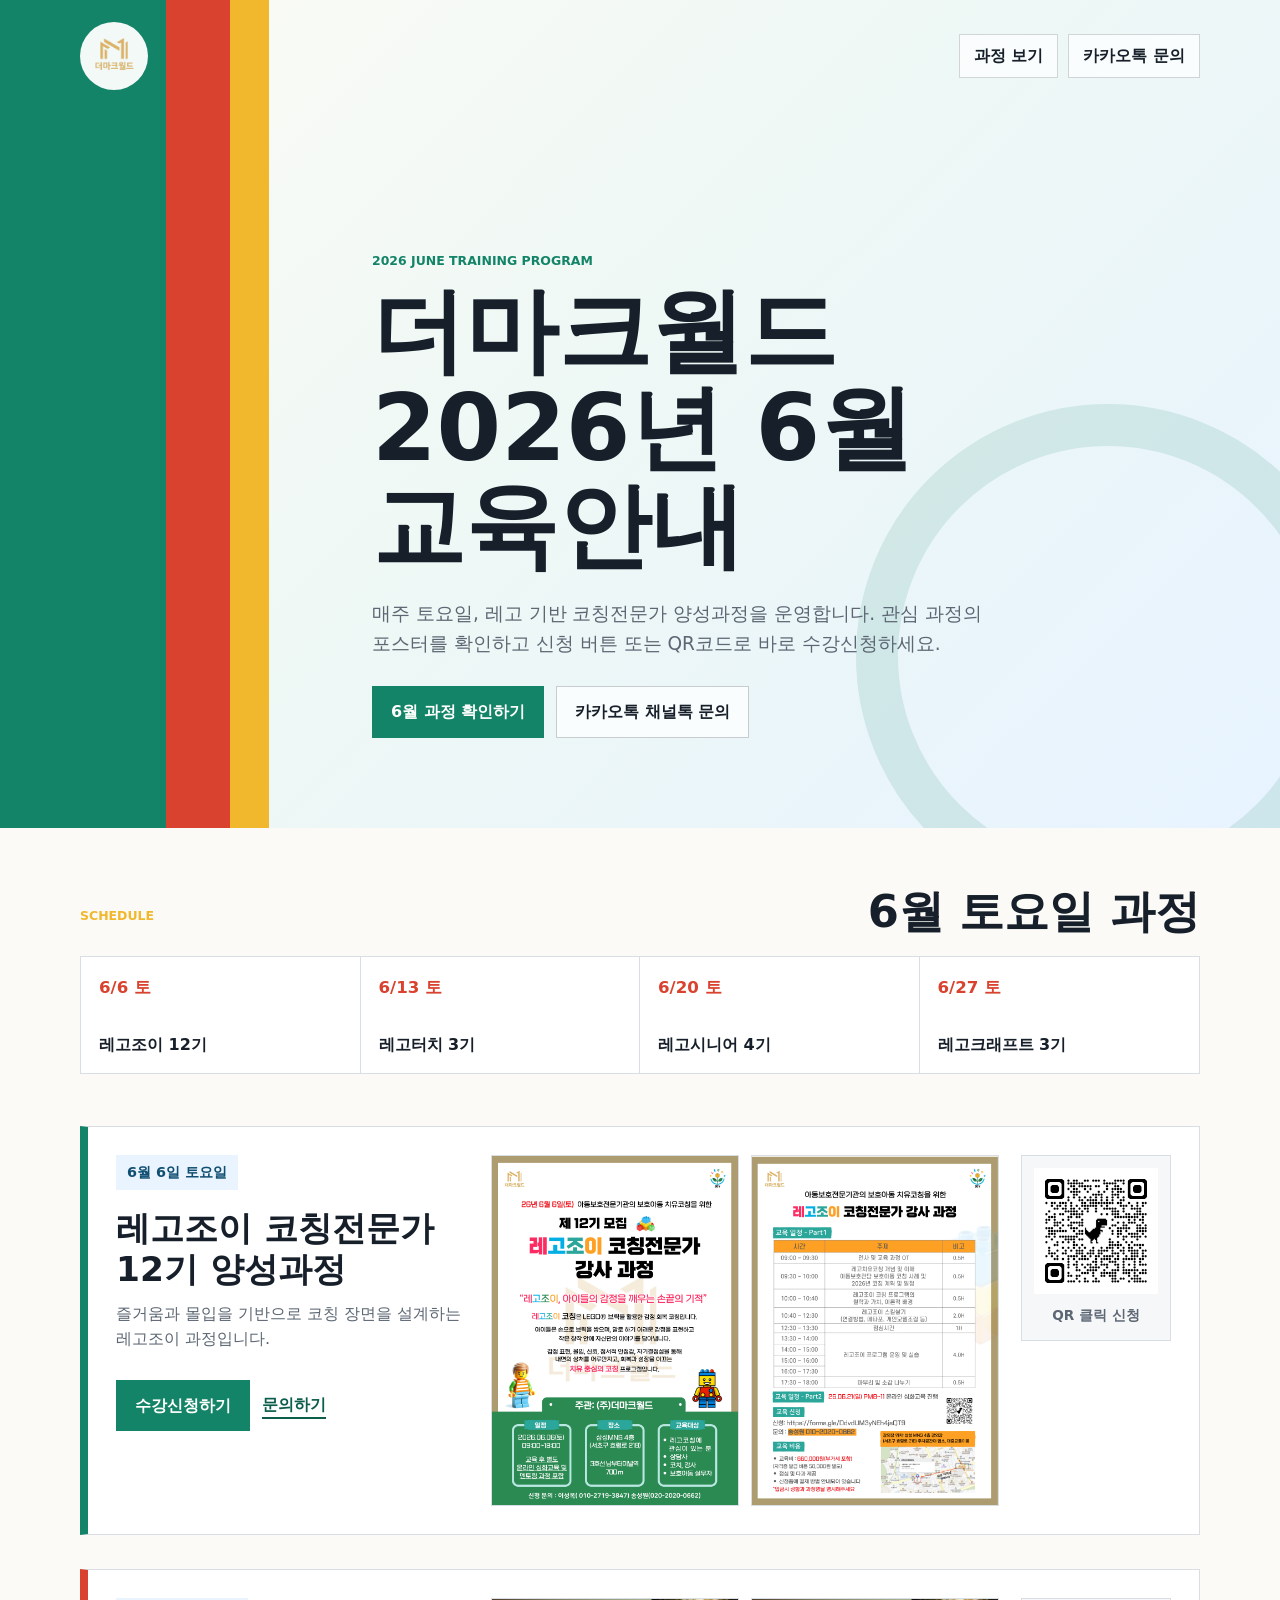
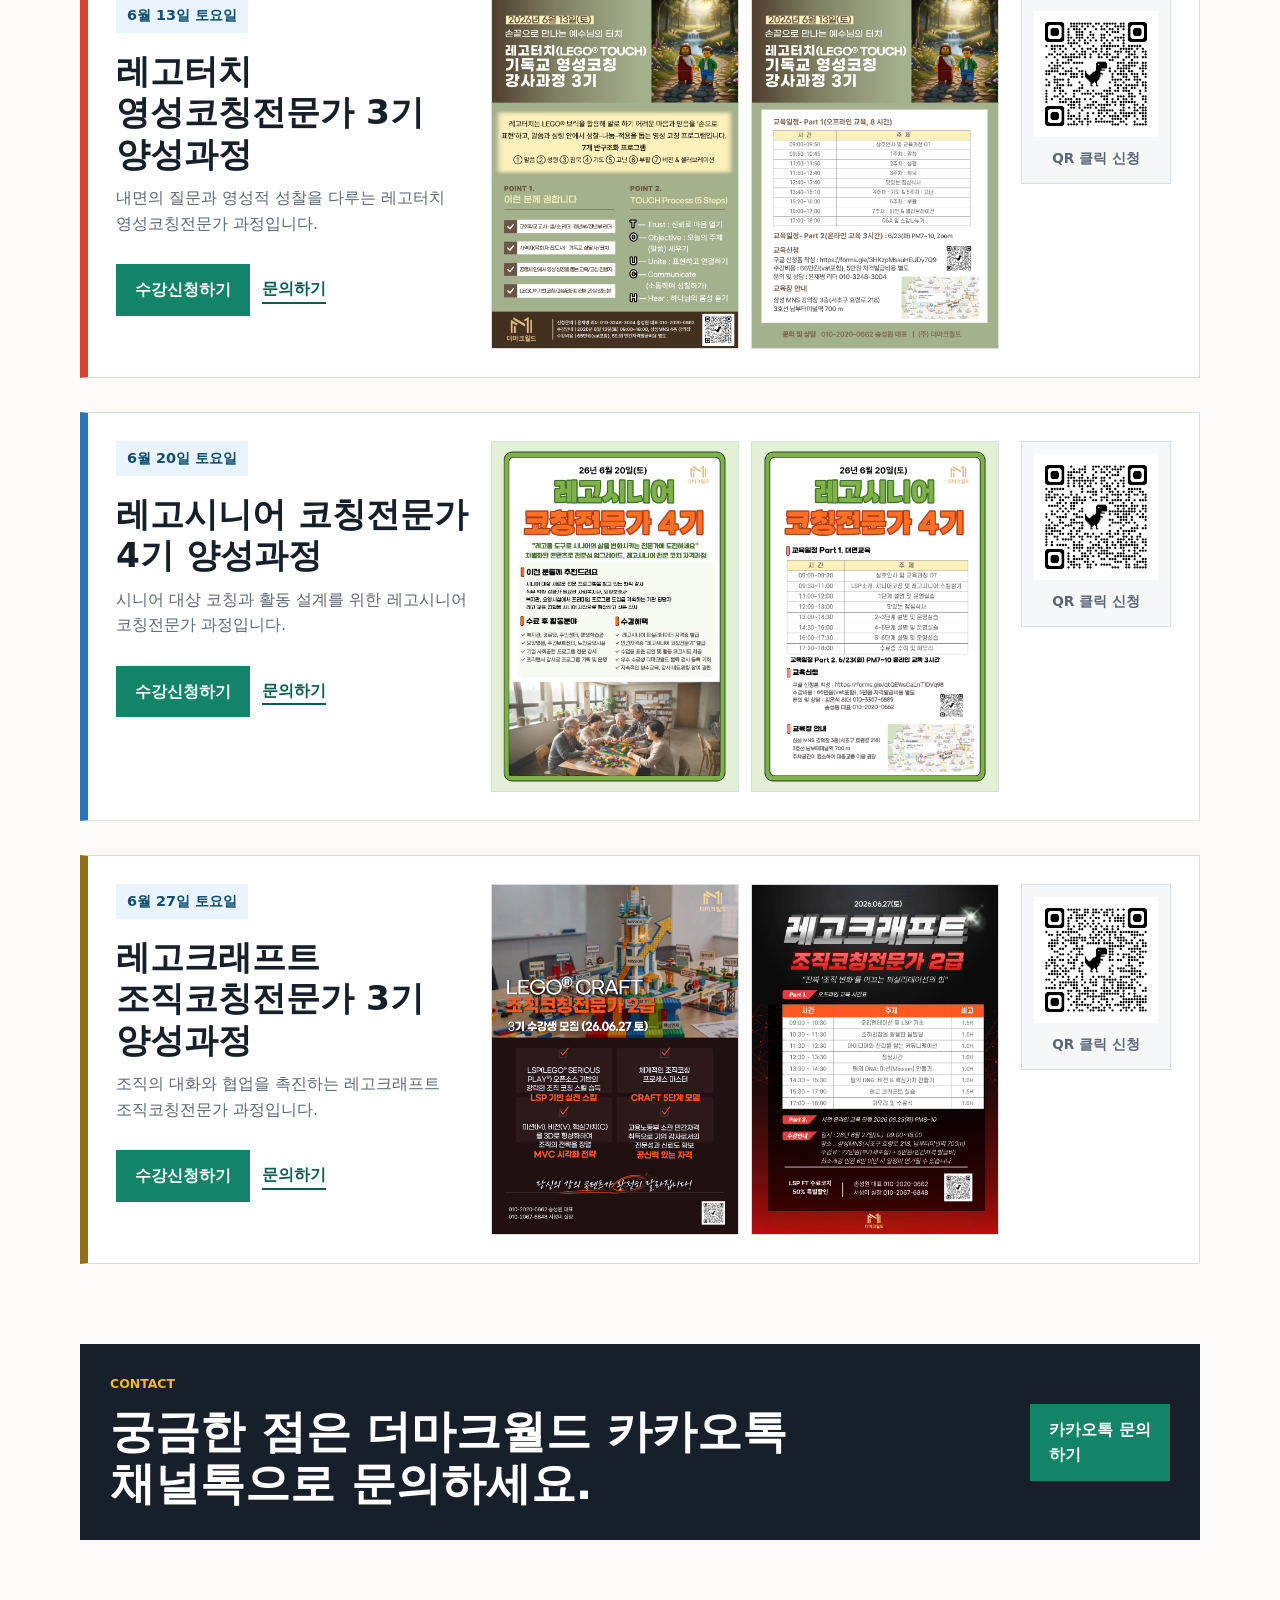
==== index.html @ 0203874c "Add June training landing page" ====
<!doctype html>
<html lang="ko">
  <head>
    <meta charset="utf-8" />
    <meta name="viewport" content="width=device-width, initial-scale=1" />
    <title>더마크월드 2026년 6월 교육안내</title>
    <meta
      name="description"
      content="더마크월드 2026년 6월 레고조이, 레고터치, 레고시니어, 레고크래프트 코칭전문가 양성과정 안내"
    />
    <meta property="og:type" content="website" />
    <meta property="og:title" content="더마크월드 6월 프로그램 안내" />
    <meta
      property="og:description"
      content="6월 매주 토요일 운영되는 더마크월드 코칭전문가 양성과정을 확인하고 신청하세요."
    />
    <meta property="og:image" content="assets/og-image.png" />
    <meta property="og:locale" content="ko_KR" />
    <link rel="stylesheet" href="styles.css" />
  </head>
  <body>
    <header class="hero" id="top">
      <nav class="nav" aria-label="주요 메뉴">
        <a class="brand" href="#top" aria-label="더마크월드 6월 교육안내 홈">
          <img src="assets/logo.png" alt="더마크월드" />
        </a>
        <div class="nav-links">
          <a href="#programs">과정 보기</a>
          <a href="http://pf.kakao.com/_CRxiAX/chat">카카오톡 문의</a>
        </div>
      </nav>

      <div class="hero-inner">
        <p class="eyebrow">2026 June Training Program</p>
        <h1>더마크월드 2026년 6월 교육안내</h1>
        <p class="lead">
          매주 토요일, 레고 기반 코칭전문가 양성과정을 운영합니다. 관심 과정의 포스터를 확인하고
          신청 버튼 또는 QR코드로 바로 수강신청하세요.
        </p>
        <div class="hero-actions">
          <a class="button primary" href="#programs">6월 과정 확인하기</a>
          <a class="button secondary" href="http://pf.kakao.com/_CRxiAX/chat">카카오톡 채널톡 문의</a>
        </div>
      </div>
    </header>

    <main>
      <section class="schedule" aria-label="6월 과정 일정">
        <div class="section-heading">
          <p class="eyebrow">Schedule</p>
          <h2>6월 토요일 과정</h2>
        </div>
        <div class="timeline">
          <a href="#joy"><strong>6/6 토</strong><span>레고조이 12기</span></a>
          <a href="#touch"><strong>6/13 토</strong><span>레고터치 3기</span></a>
          <a href="#senior"><strong>6/20 토</strong><span>레고시니어 4기</span></a>
          <a href="#craft"><strong>6/27 토</strong><span>레고크래프트 3기</span></a>
        </div>
      </section>

      <section class="programs" id="programs" aria-label="교육 과정별 안내">
        <article class="program" id="joy">
          <div class="program-copy">
            <span class="date">6월 6일 토요일</span>
            <h2>레고조이 코칭전문가 12기 양성과정</h2>
            <p>즐거움과 몰입을 기반으로 코칭 장면을 설계하는 레고조이 과정입니다.</p>
            <div class="program-actions">
              <a class="button primary" href="https://forms.gle/11CqqD2ytcS7gm3r8">수강신청하기</a>
              <a class="text-link" href="http://pf.kakao.com/_CRxiAX/chat">문의하기</a>
            </div>
          </div>
          <div class="poster-grid">
            <img src="assets/joy-1.png" alt="레고조이 코칭전문가 12기 양성과정 포스터 1" />
            <img src="assets/joy-2.png" alt="레고조이 코칭전문가 12기 양성과정 포스터 2" />
          </div>
          <aside class="qr-box" aria-label="레고조이 수강신청 QR">
            <a href="https://forms.gle/11CqqD2ytcS7gm3r8" aria-label="레고조이 12기 수강신청폼 열기">
              <img src="assets/joy-qr.png" alt="레고조이 12기 수강신청 QR코드" />
            </a>
            <span>QR 클릭 신청</span>
          </aside>
        </article>

        <article class="program" id="touch">
          <div class="program-copy">
            <span class="date">6월 13일 토요일</span>
            <h2>레고터치 영성코칭전문가 3기 양성과정</h2>
            <p>내면의 질문과 영성적 성찰을 다루는 레고터치 영성코칭전문가 과정입니다.</p>
            <div class="program-actions">
              <a class="button primary" href="https://forms.gle/xahShRA84pF4nFZU7">수강신청하기</a>
              <a class="text-link" href="http://pf.kakao.com/_CRxiAX/chat">문의하기</a>
            </div>
          </div>
          <div class="poster-grid">
            <img src="assets/touch-1.png" alt="레고터치 영성코칭전문가 3기 양성과정 포스터 1" />
            <img src="assets/touch-2.png" alt="레고터치 영성코칭전문가 3기 양성과정 포스터 2" />
          </div>
          <aside class="qr-box" aria-label="레고터치 수강신청 QR">
            <a href="https://forms.gle/xahShRA84pF4nFZU7" aria-label="레고터치 3기 수강신청폼 열기">
              <img src="assets/touch-qr.png" alt="레고터치 3기 수강신청 QR코드" />
            </a>
            <span>QR 클릭 신청</span>
          </aside>
        </article>

        <article class="program" id="senior">
          <div class="program-copy">
            <span class="date">6월 20일 토요일</span>
            <h2>레고시니어 코칭전문가 4기 양성과정</h2>
            <p>시니어 대상 코칭과 활동 설계를 위한 레고시니어 코칭전문가 과정입니다.</p>
            <div class="program-actions">
              <a class="button primary" href="https://forms.gle/56881qjJz5he4YQa6">수강신청하기</a>
              <a class="text-link" href="http://pf.kakao.com/_CRxiAX/chat">문의하기</a>
            </div>
          </div>
          <div class="poster-grid">
            <img src="assets/senior-1.png" alt="레고시니어 코칭전문가 4기 양성과정 포스터 1" />
            <img src="assets/senior-2.png" alt="레고시니어 코칭전문가 4기 양성과정 포스터 2" />
          </div>
          <aside class="qr-box" aria-label="레고시니어 수강신청 QR">
            <a href="https://forms.gle/56881qjJz5he4YQa6" aria-label="레고시니어 4기 수강신청폼 열기">
              <img src="assets/senior-qr.png" alt="레고시니어 4기 수강신청 QR코드" />
            </a>
            <span>QR 클릭 신청</span>
          </aside>
        </article>

        <article class="program" id="craft">
          <div class="program-copy">
            <span class="date">6월 27일 토요일</span>
            <h2>레고크래프트 조직코칭전문가 3기 양성과정</h2>
            <p>조직의 대화와 협업을 촉진하는 레고크래프트 조직코칭전문가 과정입니다.</p>
            <div class="program-actions">
              <a class="button primary" href="https://forms.gle/v33yHADwRJrB75k27">수강신청하기</a>
              <a class="text-link" href="http://pf.kakao.com/_CRxiAX/chat">문의하기</a>
            </div>
          </div>
          <div class="poster-grid">
            <img src="assets/craft-1.png" alt="레고크래프트 조직코칭전문가 3기 양성과정 포스터 1" />
            <img src="assets/craft-2.png" alt="레고크래프트 조직코칭전문가 3기 양성과정 포스터 2" />
          </div>
          <aside class="qr-box" aria-label="레고크래프트 수강신청 QR">
            <a href="https://forms.gle/v33yHADwRJrB75k27" aria-label="레고크래프트 3기 수강신청폼 열기">
              <img src="assets/craft-qr.png" alt="레고크래프트 3기 수강신청 QR코드" />
            </a>
            <span>QR 클릭 신청</span>
          </aside>
        </article>
      </section>

      <section class="contact" aria-label="문의하기">
        <div>
          <p class="eyebrow">Contact</p>
          <h2>궁금한 점은 더마크월드 카카오톡 채널톡으로 문의하세요.</h2>
        </div>
        <a class="button primary" href="http://pf.kakao.com/_CRxiAX/chat">카카오톡 문의하기</a>
      </section>
    </main>
  </body>
</html>
---- styles.css ----
:root {
  color-scheme: light;
  --ink: #17202a;
  --muted: #5c6773;
  --line: #d9dee5;
  --paper: #fbfaf7;
  --white: #ffffff;
  --green: #138467;
  --green-dark: #0c5d4c;
  --brick: #d9422e;
  --gold: #f1b82d;
  --sky: #e9f4ff;
}

* {
  box-sizing: border-box;
}

html {
  scroll-behavior: smooth;
}

body {
  margin: 0;
  background: var(--paper);
  color: var(--ink);
  font-family: "Malgun Gothic", "Apple SD Gothic Neo", "Noto Sans KR", system-ui, sans-serif;
  line-height: 1.6;
}

a {
  color: inherit;
  text-decoration: none;
}

img {
  display: block;
  max-width: 100%;
}

.hero {
  position: relative;
  overflow: hidden;
  min-height: 92vh;
  display: flex;
  flex-direction: column;
  background:
    linear-gradient(90deg, var(--green) 0 13%, var(--brick) 13% 18%, var(--gold) 18% 21%, transparent 21%),
    linear-gradient(135deg, #fdfbf5 0%, #eef8f5 46%, #e7f3ff 100%);
  color: var(--ink);
}

.hero::after {
  content: "";
  position: absolute;
  right: max(-80px, -7vw);
  bottom: max(-80px, -7vw);
  width: min(42vw, 420px);
  aspect-ratio: 1;
  border: 42px solid rgba(19, 132, 103, 0.12);
  border-radius: 50%;
  pointer-events: none;
}

.hero > * {
  position: relative;
  z-index: 1;
}

.hero .eyebrow {
  color: var(--green);
}

.hero .lead {
  color: var(--muted);
}

.hero .button.secondary {
  border-color: rgba(23, 32, 42, 0.22);
  color: var(--ink);
  background: rgba(255, 255, 255, 0.72);
}

.hero .nav-links a {
  border-color: rgba(23, 32, 42, 0.18);
  background: rgba(255, 255, 255, 0.72);
  color: var(--ink);
}

.nav {
  width: min(1120px, calc(100% - 36px));
  margin: 0 auto;
  padding: 22px 0;
  display: flex;
  align-items: center;
  justify-content: space-between;
  gap: 20px;
}

.brand {
  width: 68px;
  height: 68px;
  border-radius: 50%;
  background: rgba(255, 255, 255, 0.95);
  padding: 8px;
  flex: 0 0 auto;
}

.brand img {
  width: 100%;
  height: 100%;
  object-fit: contain;
}

.nav-links {
  display: flex;
  gap: 10px;
  flex-wrap: wrap;
  justify-content: flex-end;
}

.nav-links a {
  min-height: 42px;
  display: inline-flex;
  align-items: center;
  border: 1px solid rgba(255, 255, 255, 0.48);
  padding: 8px 14px;
  font-weight: 700;
  background: rgba(255, 255, 255, 0.12);
}

.hero-inner {
  width: min(1120px, calc(100% - 36px));
  margin: auto auto 10vh;
  padding-top: 64px;
  padding-left: clamp(220px, 23vw, 292px);
}

.eyebrow {
  margin: 0 0 12px;
  color: var(--gold);
  font-size: 0.78rem;
  font-weight: 900;
  letter-spacing: 0;
  text-transform: uppercase;
}

h1,
h2,
p {
  word-break: keep-all;
  overflow-wrap: anywhere;
}

h1 {
  margin: 0;
  max-width: 820px;
  font-size: clamp(2.55rem, 8vw, 5.8rem);
  line-height: 1.05;
  letter-spacing: 0;
}

.lead {
  max-width: 680px;
  margin: 24px 0 0;
  color: rgba(255, 255, 255, 0.9);
  font-size: 1.16rem;
}

.hero-actions,
.program-actions {
  display: flex;
  align-items: center;
  gap: 12px;
  flex-wrap: wrap;
  margin-top: 28px;
}

.button {
  min-height: 48px;
  display: inline-flex;
  align-items: center;
  justify-content: center;
  padding: 12px 18px;
  font-weight: 900;
  border: 1px solid transparent;
}

.button.primary {
  background: var(--green);
  color: var(--white);
}

.button.secondary {
  border-color: rgba(255, 255, 255, 0.6);
  color: var(--white);
  background: rgba(255, 255, 255, 0.13);
}

.text-link {
  font-weight: 900;
  color: var(--green-dark);
  border-bottom: 2px solid currentColor;
}

.schedule,
.programs,
.contact {
  width: min(1120px, calc(100% - 36px));
  margin: 0 auto;
}

.schedule {
  padding: 58px 0 34px;
}

.section-heading {
  display: flex;
  align-items: end;
  justify-content: space-between;
  gap: 20px;
  margin-bottom: 18px;
}

.section-heading h2,
.contact h2 {
  margin: 0;
  font-size: clamp(1.7rem, 4vw, 2.8rem);
  line-height: 1.16;
}

.timeline {
  display: grid;
  grid-template-columns: repeat(4, minmax(0, 1fr));
  border: 1px solid var(--line);
  background: var(--white);
}

.timeline a {
  min-height: 116px;
  padding: 18px;
  display: flex;
  flex-direction: column;
  justify-content: space-between;
  border-right: 1px solid var(--line);
}

.timeline a:last-child {
  border-right: 0;
}

.timeline strong {
  color: var(--brick);
  font-size: 1.04rem;
}

.timeline span {
  font-weight: 900;
  line-height: 1.34;
}

.programs {
  padding: 18px 0 80px;
  display: grid;
  gap: 34px;
}

.program {
  display: grid;
  grid-template-columns: minmax(240px, 0.86fr) minmax(320px, 1.24fr) 150px;
  gap: 22px;
  align-items: start;
  padding: 28px;
  background: var(--white);
  border: 1px solid var(--line);
  border-left: 8px solid var(--green);
}

.program:nth-child(2) {
  border-left-color: var(--brick);
}

.program:nth-child(3) {
  border-left-color: #2b73b8;
}

.program:nth-child(4) {
  border-left-color: #936f17;
}

.date {
  display: inline-flex;
  min-height: 34px;
  align-items: center;
  background: var(--sky);
  color: #114f72;
  padding: 6px 11px;
  font-size: 0.9rem;
  font-weight: 900;
}

.program h2 {
  margin: 18px 0 10px;
  font-size: clamp(1.45rem, 3vw, 2.15rem);
  line-height: 1.2;
}

.program p {
  margin: 0;
  color: var(--muted);
}

.poster-grid {
  display: grid;
  grid-template-columns: repeat(2, minmax(0, 1fr));
  gap: 12px;
}

.poster-grid img {
  width: 100%;
  aspect-ratio: 0.707 / 1;
  object-fit: cover;
  border: 1px solid var(--line);
  background: #f3f5f6;
}

.qr-box {
  position: sticky;
  top: 18px;
  margin: 0;
  padding: 12px;
  background: #f6f7f8;
  border: 1px solid var(--line);
  text-align: center;
}

.qr-box img {
  width: 126px;
  height: 126px;
  margin: 0 auto 8px;
}

.qr-box span {
  color: var(--muted);
  font-size: 0.85rem;
  font-weight: 900;
}

.contact {
  margin-bottom: 60px;
  padding: 30px;
  min-height: 180px;
  display: flex;
  align-items: center;
  justify-content: space-between;
  gap: 24px;
  background: var(--ink);
  color: var(--white);
}

.contact .eyebrow {
  color: var(--gold);
}

@media (max-width: 920px) {
  .timeline {
    grid-template-columns: repeat(2, minmax(0, 1fr));
  }

  .timeline a:nth-child(2) {
    border-right: 0;
  }

  .timeline a:nth-child(-n + 2) {
    border-bottom: 1px solid var(--line);
  }

  .program {
    grid-template-columns: 1fr;
  }

  .qr-box {
    position: static;
    display: flex;
    align-items: center;
    gap: 14px;
    text-align: left;
  }

  .qr-box img {
    margin: 0;
  }
}

@media (max-width: 620px) {
  .hero {
    min-height: 88vh;
    background:
      linear-gradient(90deg, var(--green) 0 56px, var(--brick) 56px 78px, var(--gold) 78px 96px, transparent 96px),
      linear-gradient(135deg, #fdfbf5 0%, #eef8f5 46%, #e7f3ff 100%);
  }

  .nav {
    align-items: flex-start;
  }

  .nav-links {
    max-width: 176px;
  }

  .nav-links a {
    width: 100%;
    justify-content: center;
  }

  .hero-inner {
    margin-bottom: 8vh;
    padding-left: 96px;
  }

  .lead {
    font-size: 1rem;
  }

  .button,
  .hero-actions .button,
  .program-actions .button {
    width: 100%;
  }

  .timeline {
    grid-template-columns: 1fr;
  }

  .timeline a,
  .timeline a:nth-child(2) {
    border-right: 0;
    border-bottom: 1px solid var(--line);
  }

  .timeline a:last-child {
    border-bottom: 0;
  }

  .program {
    padding: 20px;
  }

  .poster-grid {
    grid-template-columns: 1fr;
  }

  .contact {
    align-items: stretch;
    flex-direction: column;
  }
}
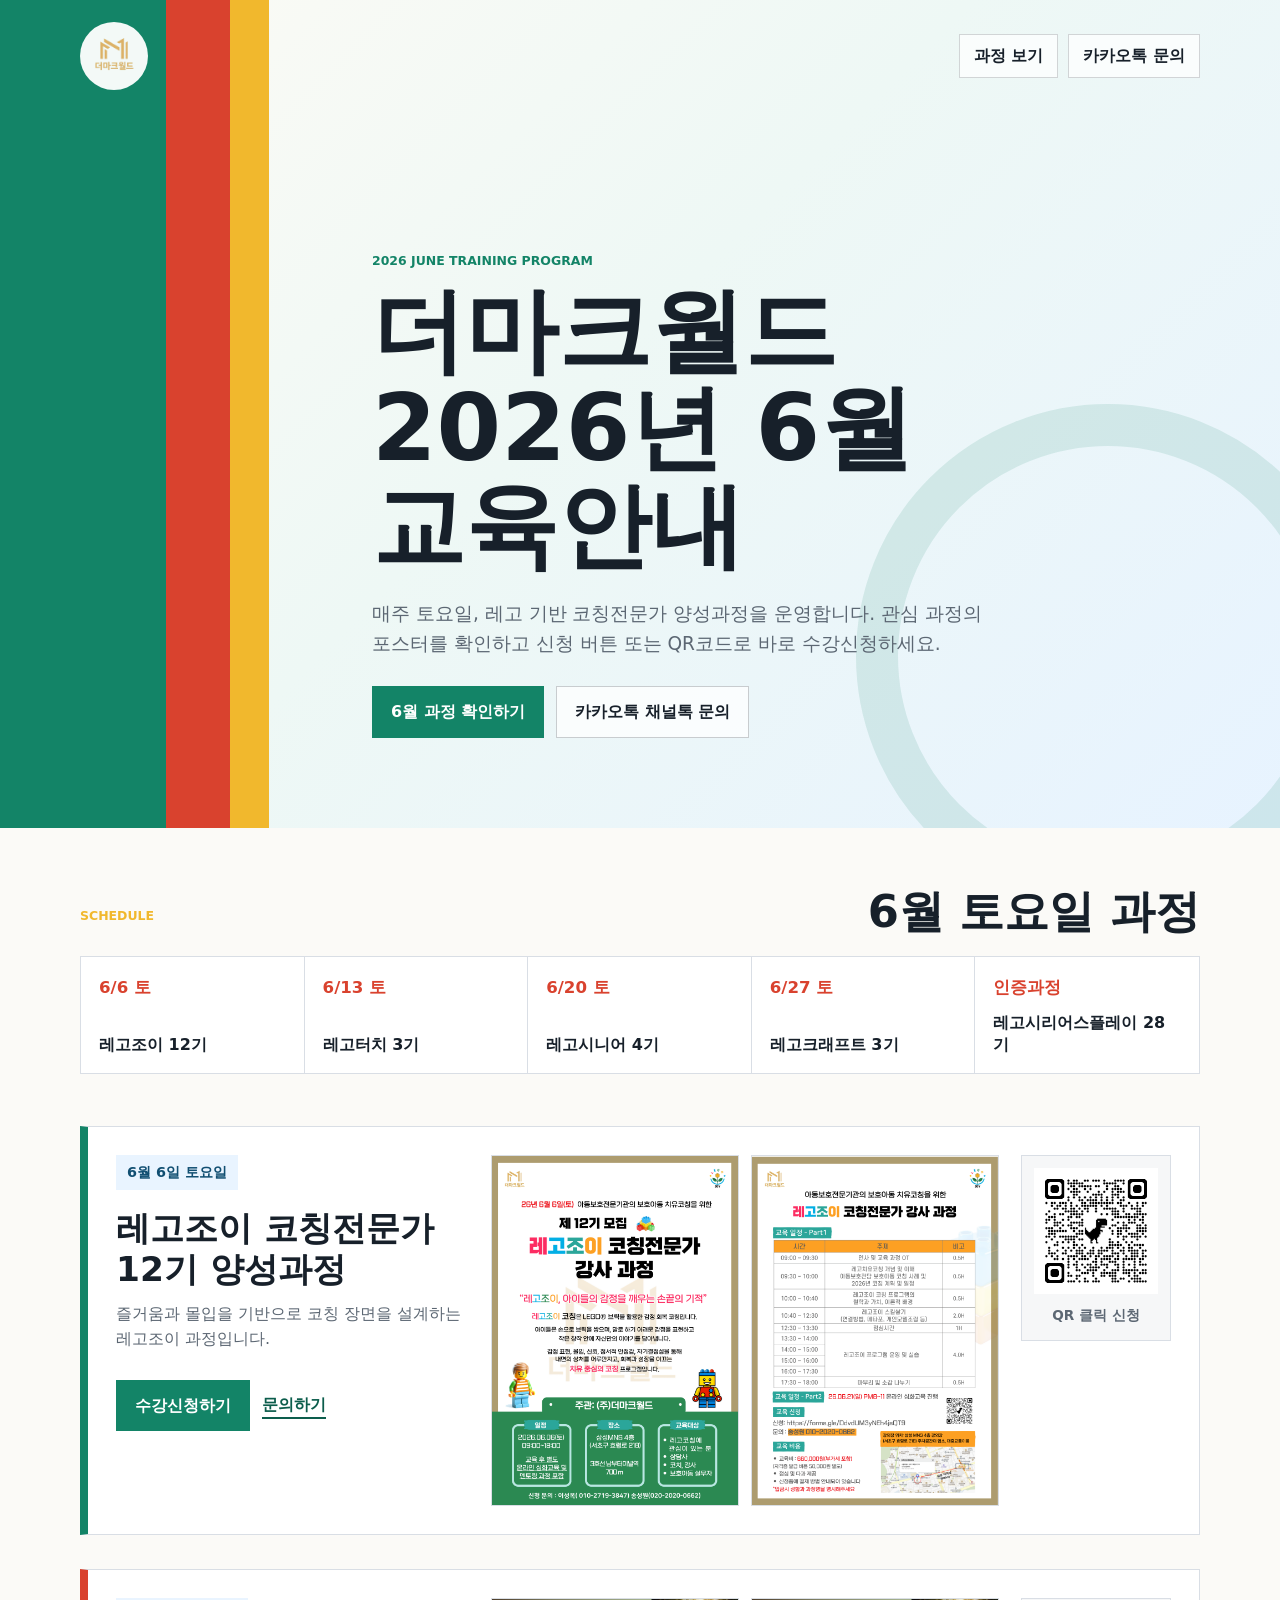
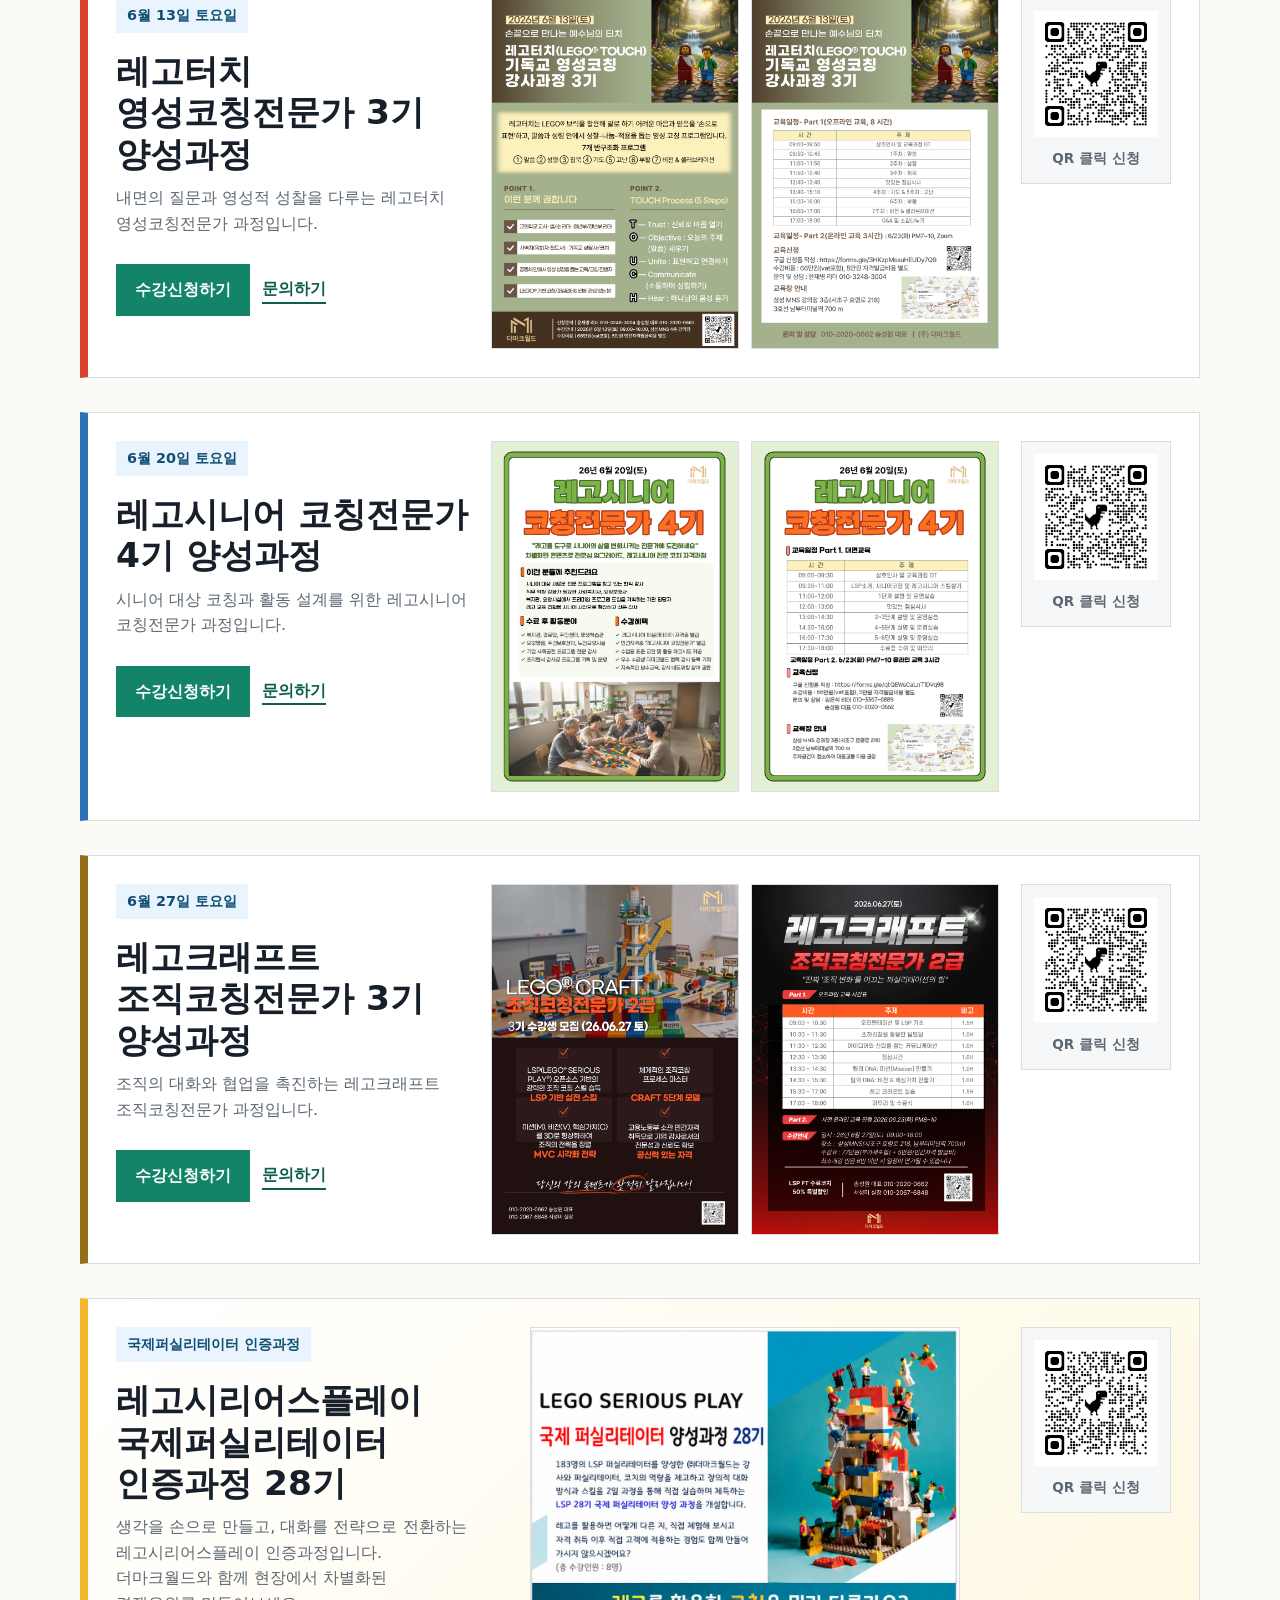
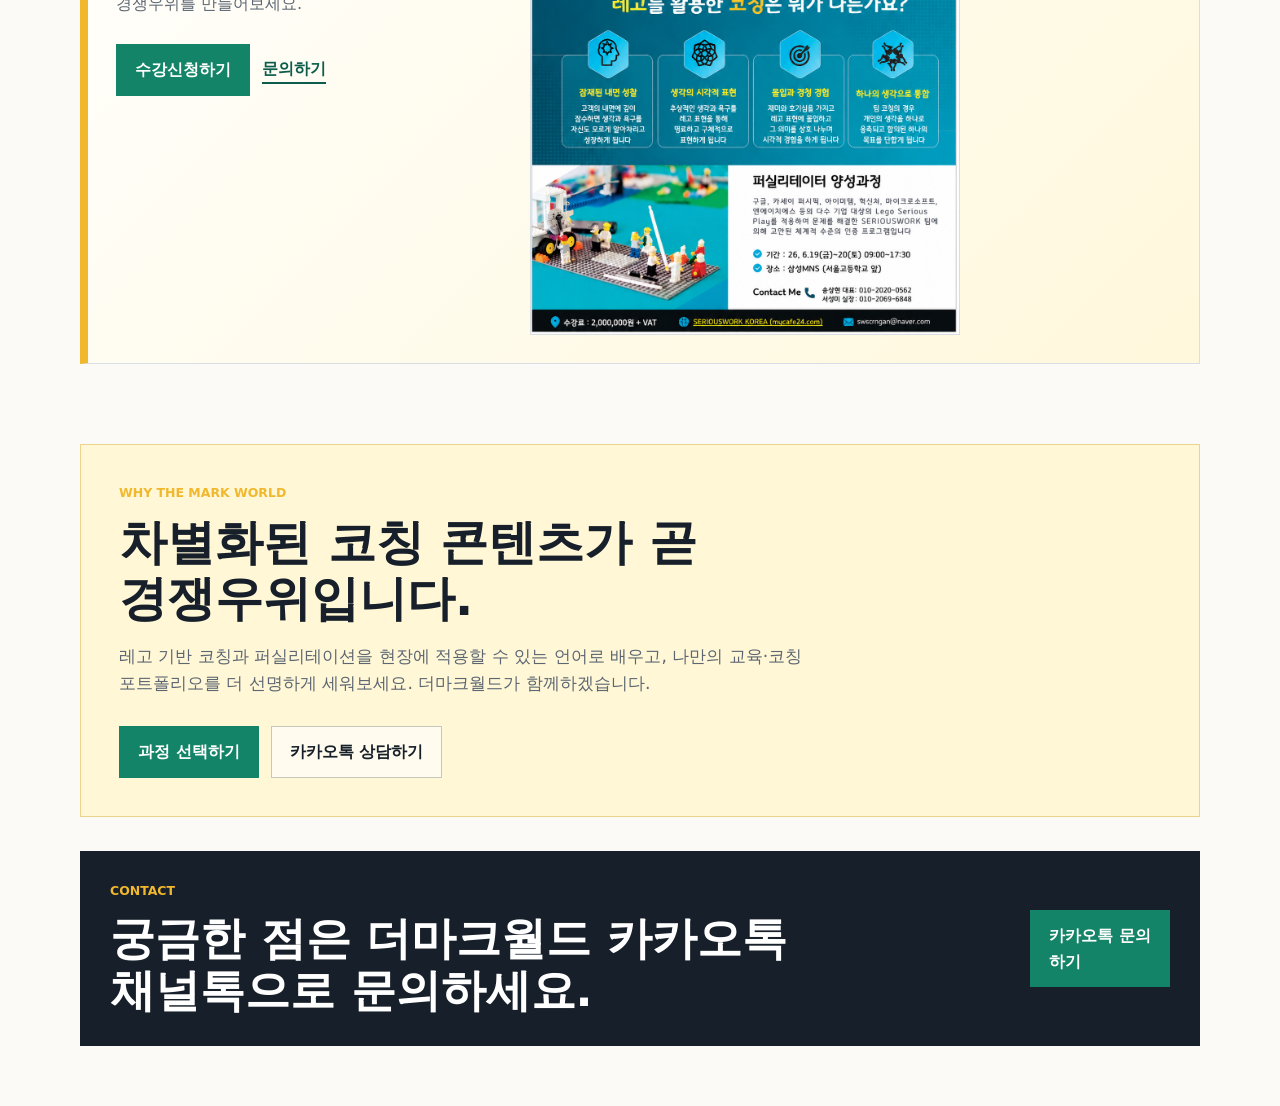
==== commit 1e7282bd: "Add LSP facilitator course" ====
--- a/index.html
+++ b/index.html
@@ -55,6 +55,7 @@
           <a href="#touch"><strong>6/13 토</strong><span>레고터치 3기</span></a>
           <a href="#senior"><strong>6/20 토</strong><span>레고시니어 4기</span></a>
           <a href="#craft"><strong>6/27 토</strong><span>레고크래프트 3기</span></a>
+          <a href="#lsp"><strong>인증과정</strong><span>레고시리어스플레이 28기</span></a>
         </div>
       </section>
 
@@ -146,6 +147,46 @@
             <span>QR 클릭 신청</span>
           </aside>
         </article>
+
+        <article class="program featured" id="lsp">
+          <div class="program-copy">
+            <span class="date">국제퍼실리테이터 인증과정</span>
+            <h2>레고시리어스플레이 국제퍼실리테이터 인증과정 28기</h2>
+            <p>
+              생각을 손으로 만들고, 대화를 전략으로 전환하는 레고시리어스플레이 인증과정입니다.
+              더마크월드와 함께 현장에서 차별화된 경쟁우위를 만들어보세요.
+            </p>
+            <div class="program-actions">
+              <a class="button primary" href="https://forms.gle/nCeyWuDUiZTXMzmS7">수강신청하기</a>
+              <a class="text-link" href="http://pf.kakao.com/_CRxiAX/chat">문의하기</a>
+            </div>
+          </div>
+          <div class="poster-grid single">
+            <img src="assets/lsp-28.png" alt="레고시리어스플레이 국제퍼실리테이터 인증과정 28기 포스터" />
+          </div>
+          <aside class="qr-box" aria-label="레고시리어스플레이 국제퍼실리테이터 인증과정 수강신청 QR">
+            <a
+              href="https://forms.gle/nCeyWuDUiZTXMzmS7"
+              aria-label="레고시리어스플레이 국제퍼실리테이터 인증과정 28기 수강신청폼 열기"
+            >
+              <img src="assets/lsp-qr.png" alt="레고시리어스플레이 국제퍼실리테이터 28기 수강신청 QR코드" />
+            </a>
+            <span>QR 클릭 신청</span>
+          </aside>
+        </article>
+      </section>
+
+      <section class="cta-band" aria-label="더마크월드와 함께하는 경쟁우위">
+        <p class="eyebrow">Why The Mark World</p>
+        <h2>차별화된 코칭 콘텐츠가 곧 경쟁우위입니다.</h2>
+        <p>
+          레고 기반 코칭과 퍼실리테이션을 현장에 적용할 수 있는 언어로 배우고, 나만의 교육·코칭
+          포트폴리오를 더 선명하게 세워보세요. 더마크월드가 함께하겠습니다.
+        </p>
+        <div class="hero-actions">
+          <a class="button primary" href="#programs">과정 선택하기</a>
+          <a class="button secondary dark" href="http://pf.kakao.com/_CRxiAX/chat">카카오톡 상담하기</a>
+        </div>
       </section>
 
       <section class="contact" aria-label="문의하기">
--- a/styles.css
+++ b/styles.css
@@ -205,6 +205,7 @@
 
 .schedule,
 .programs,
+.cta-band,
 .contact {
   width: min(1120px, calc(100% - 36px));
   margin: 0 auto;
@@ -231,7 +232,7 @@
 
 .timeline {
   display: grid;
-  grid-template-columns: repeat(4, minmax(0, 1fr));
+  grid-template-columns: repeat(5, minmax(0, 1fr));
   border: 1px solid var(--line);
   background: var(--white);
 }
@@ -288,6 +289,14 @@
   border-left-color: #936f17;
 }
 
+.program:nth-child(5) {
+  border-left-color: var(--gold);
+}
+
+.program.featured {
+  background: linear-gradient(135deg, #ffffff 0%, #fff8dc 100%);
+}
+
 .date {
   display: inline-flex;
   min-height: 34px;
@@ -316,6 +325,12 @@
   gap: 12px;
 }
 
+.poster-grid.single {
+  grid-template-columns: minmax(0, 1fr);
+  max-width: 430px;
+  justify-self: center;
+}
+
 .poster-grid img {
   width: 100%;
   aspect-ratio: 0.707 / 1;
@@ -358,6 +373,33 @@
   color: var(--white);
 }
 
+.cta-band {
+  margin-bottom: 34px;
+  padding: 38px;
+  background: #fff7d6;
+  border: 1px solid #ead48b;
+}
+
+.cta-band h2 {
+  max-width: 760px;
+  margin: 0;
+  font-size: clamp(1.85rem, 4vw, 3rem);
+  line-height: 1.16;
+}
+
+.cta-band p:not(.eyebrow) {
+  max-width: 790px;
+  margin: 16px 0 0;
+  color: var(--muted);
+  font-size: 1.08rem;
+}
+
+.button.secondary.dark {
+  border-color: rgba(23, 32, 42, 0.24);
+  color: var(--ink);
+  background: rgba(255, 255, 255, 0.6);
+}
+
 .contact .eyebrow {
   color: var(--gold);
 }
@@ -367,11 +409,12 @@
     grid-template-columns: repeat(2, minmax(0, 1fr));
   }
 
-  .timeline a:nth-child(2) {
+  .timeline a:nth-child(2),
+  .timeline a:nth-child(4) {
     border-right: 0;
   }
 
-  .timeline a:nth-child(-n + 2) {
+  .timeline a:nth-child(-n + 4) {
     border-bottom: 1px solid var(--line);
   }
 
@@ -450,6 +493,14 @@
     grid-template-columns: 1fr;
   }
 
+  .poster-grid.single {
+    max-width: none;
+  }
+
+  .cta-band {
+    padding: 24px;
+  }
+
   .contact {
     align-items: stretch;
     flex-direction: column;
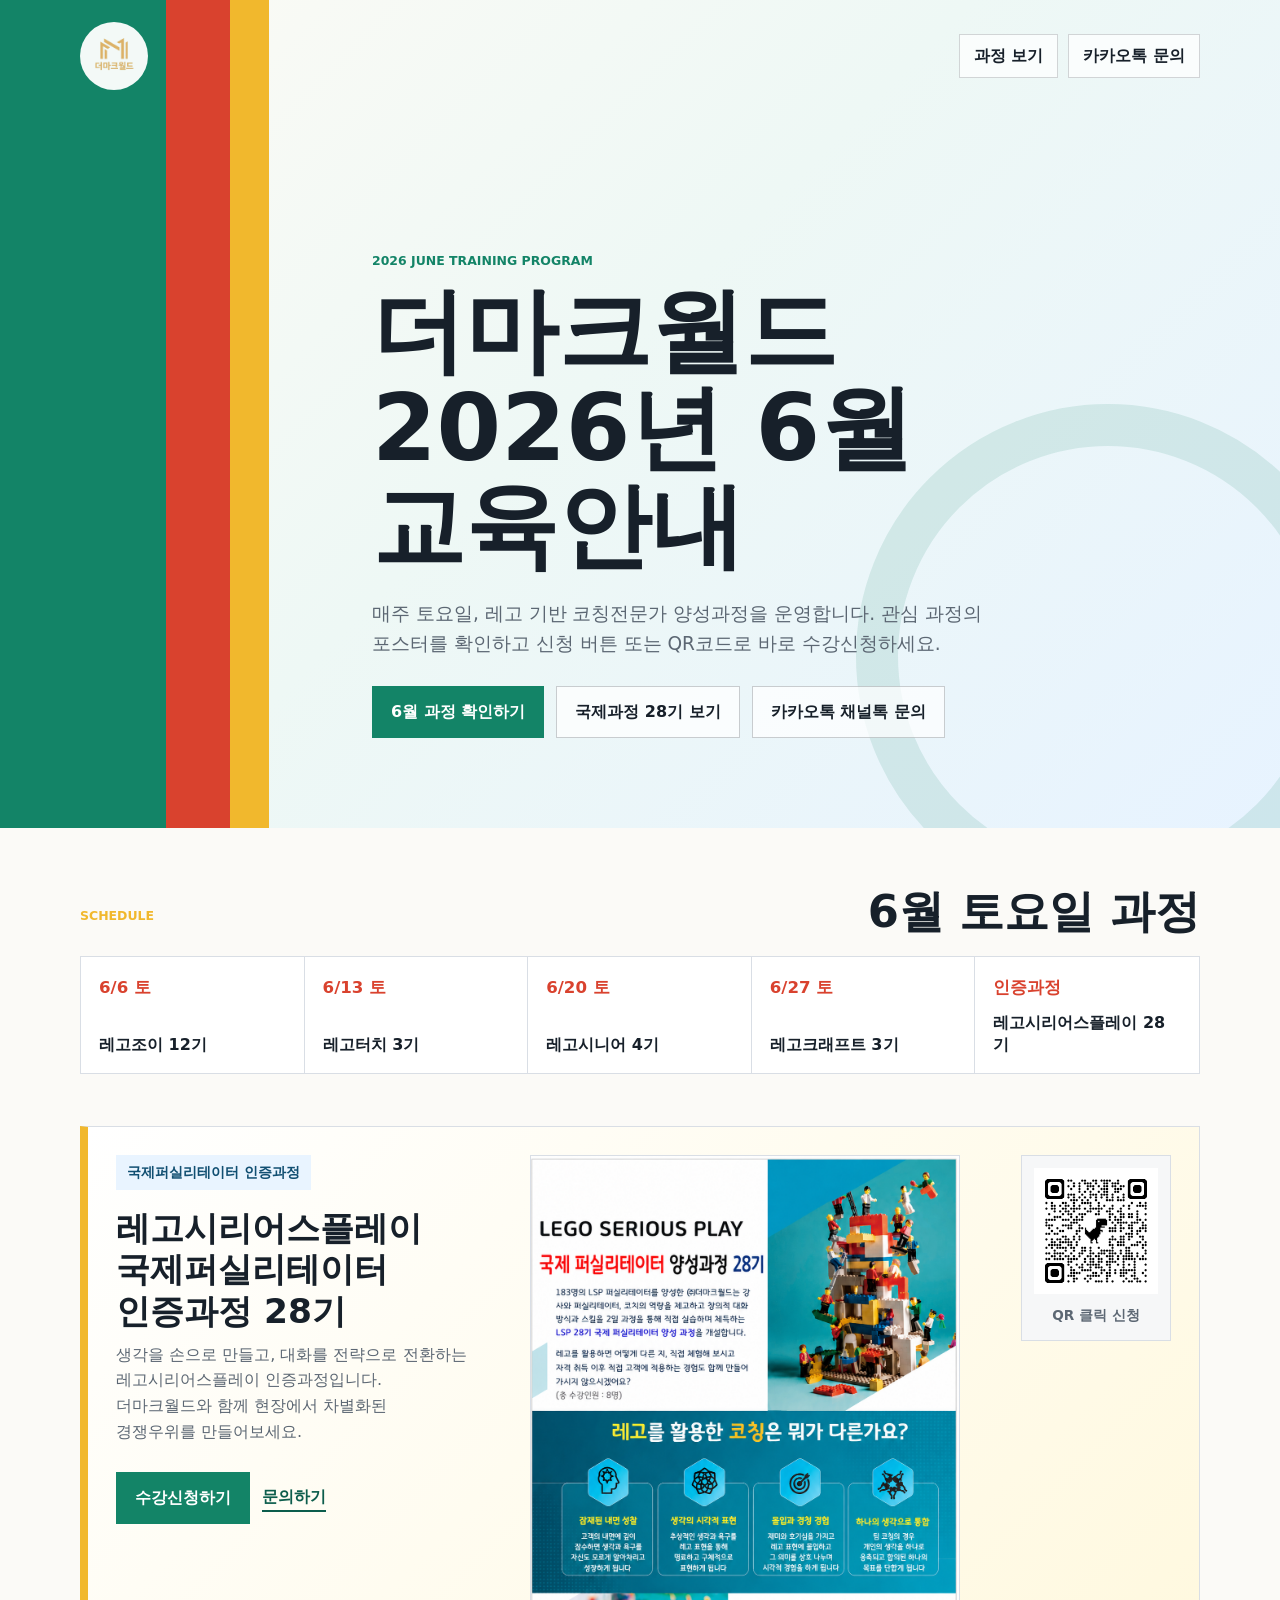
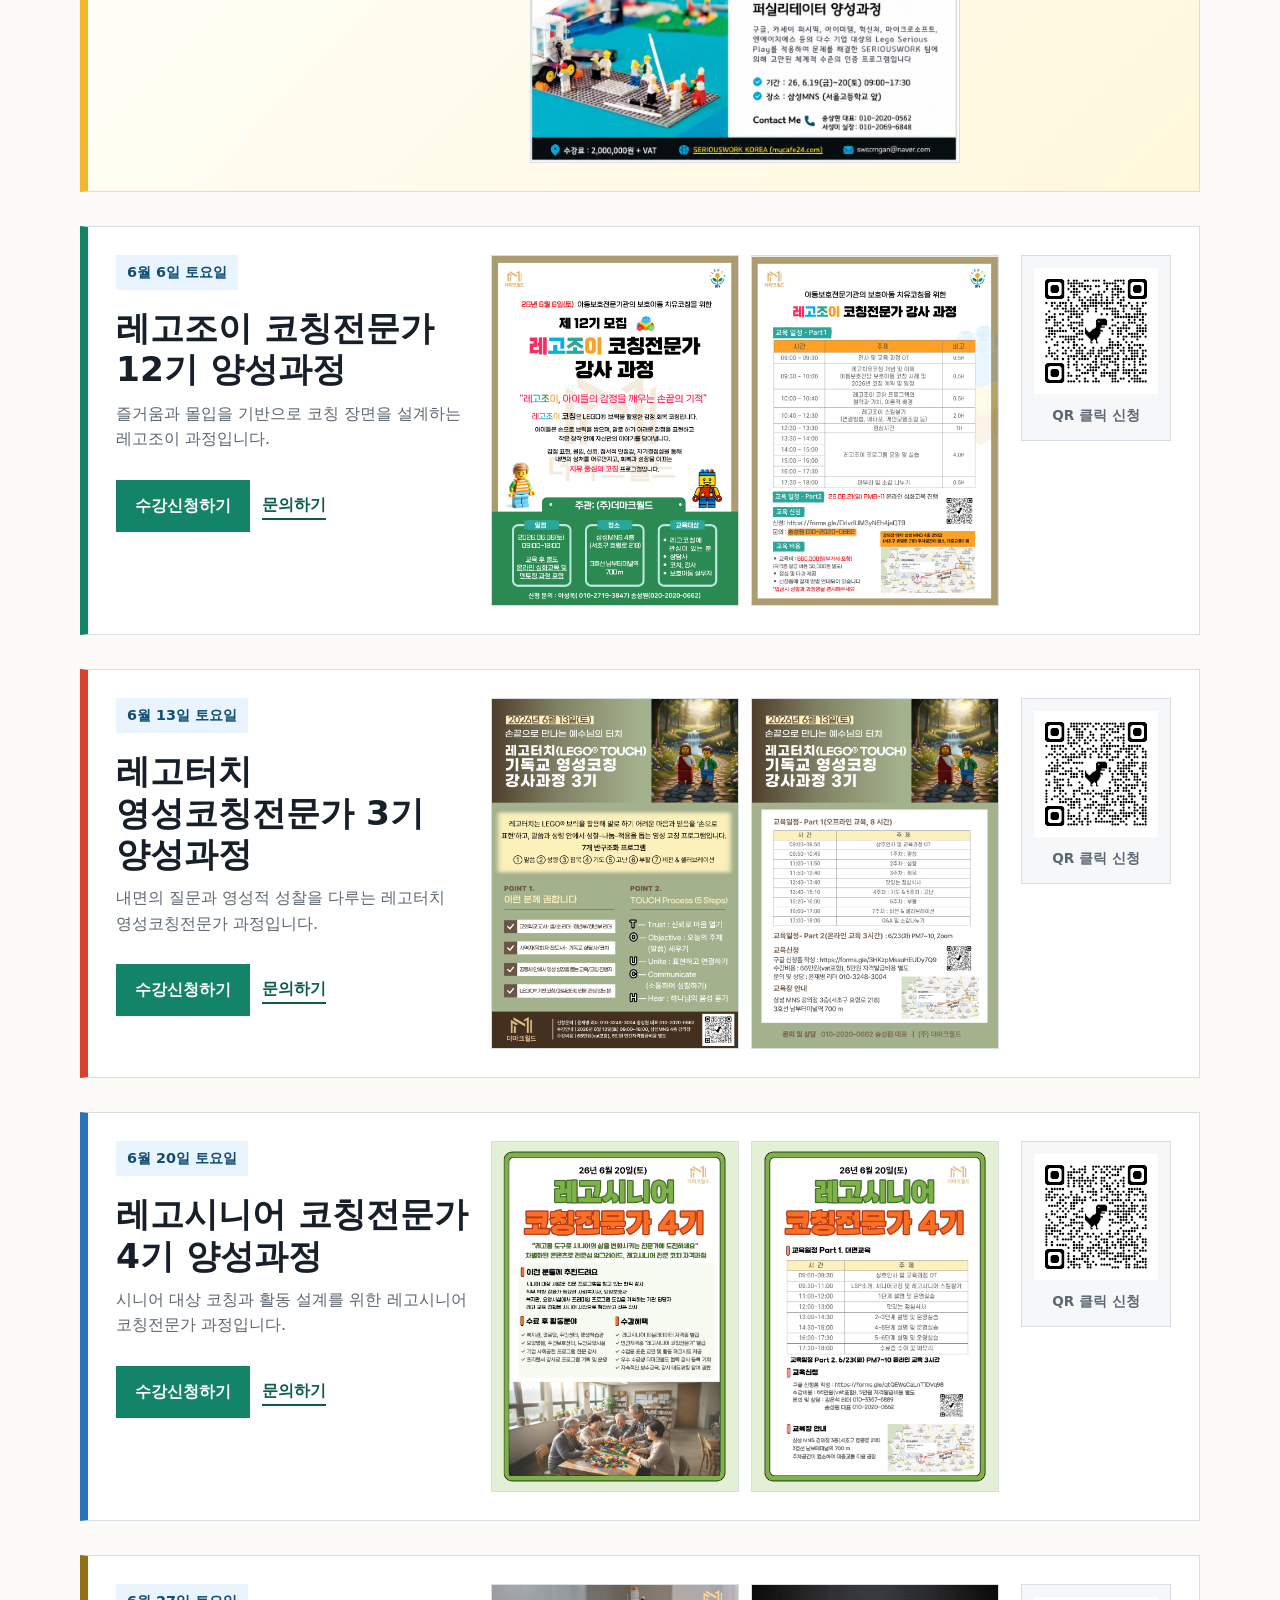
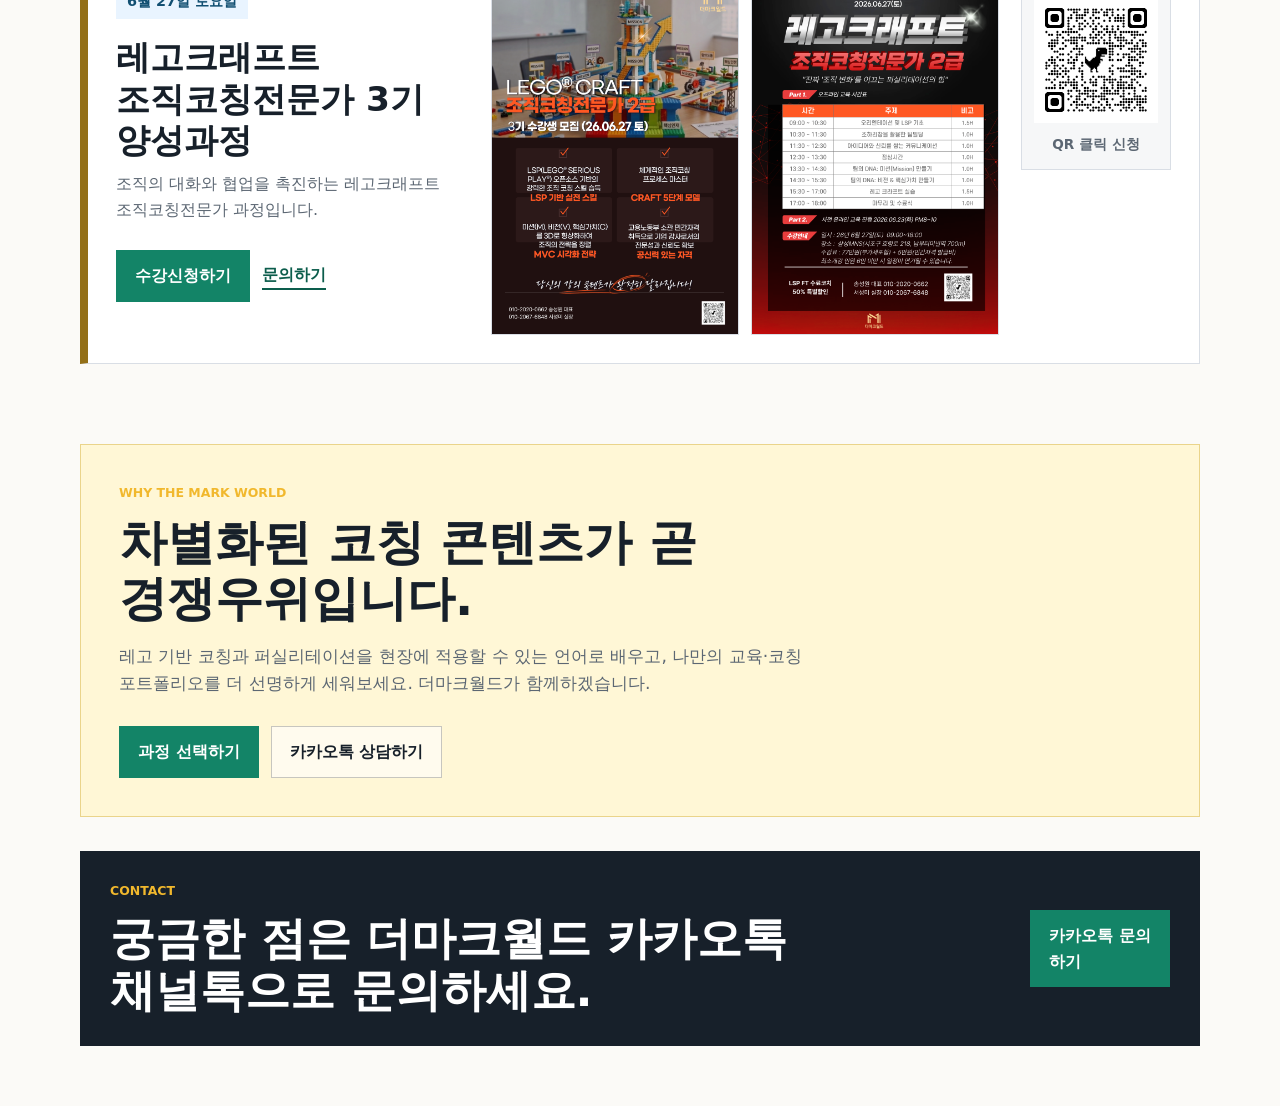
==== commit f5fbcbb4: "Highlight LSP facilitator course" ====
--- a/index.html
+++ b/index.html
@@ -39,6 +39,7 @@
         </p>
         <div class="hero-actions">
           <a class="button primary" href="#programs">6월 과정 확인하기</a>
+          <a class="button secondary" href="#lsp">국제과정 28기 보기</a>
           <a class="button secondary" href="http://pf.kakao.com/_CRxiAX/chat">카카오톡 채널톡 문의</a>
         </div>
       </div>
@@ -60,94 +61,6 @@
       </section>
 
       <section class="programs" id="programs" aria-label="교육 과정별 안내">
-        <article class="program" id="joy">
-          <div class="program-copy">
-            <span class="date">6월 6일 토요일</span>
-            <h2>레고조이 코칭전문가 12기 양성과정</h2>
-            <p>즐거움과 몰입을 기반으로 코칭 장면을 설계하는 레고조이 과정입니다.</p>
-            <div class="program-actions">
-              <a class="button primary" href="https://forms.gle/11CqqD2ytcS7gm3r8">수강신청하기</a>
-              <a class="text-link" href="http://pf.kakao.com/_CRxiAX/chat">문의하기</a>
-            </div>
-          </div>
-          <div class="poster-grid">
-            <img src="assets/joy-1.png" alt="레고조이 코칭전문가 12기 양성과정 포스터 1" />
-            <img src="assets/joy-2.png" alt="레고조이 코칭전문가 12기 양성과정 포스터 2" />
-          </div>
-          <aside class="qr-box" aria-label="레고조이 수강신청 QR">
-            <a href="https://forms.gle/11CqqD2ytcS7gm3r8" aria-label="레고조이 12기 수강신청폼 열기">
-              <img src="assets/joy-qr.png" alt="레고조이 12기 수강신청 QR코드" />
-            </a>
-            <span>QR 클릭 신청</span>
-          </aside>
-        </article>
-
-        <article class="program" id="touch">
-          <div class="program-copy">
-            <span class="date">6월 13일 토요일</span>
-            <h2>레고터치 영성코칭전문가 3기 양성과정</h2>
-            <p>내면의 질문과 영성적 성찰을 다루는 레고터치 영성코칭전문가 과정입니다.</p>
-            <div class="program-actions">
-              <a class="button primary" href="https://forms.gle/xahShRA84pF4nFZU7">수강신청하기</a>
-              <a class="text-link" href="http://pf.kakao.com/_CRxiAX/chat">문의하기</a>
-            </div>
-          </div>
-          <div class="poster-grid">
-            <img src="assets/touch-1.png" alt="레고터치 영성코칭전문가 3기 양성과정 포스터 1" />
-            <img src="assets/touch-2.png" alt="레고터치 영성코칭전문가 3기 양성과정 포스터 2" />
-          </div>
-          <aside class="qr-box" aria-label="레고터치 수강신청 QR">
-            <a href="https://forms.gle/xahShRA84pF4nFZU7" aria-label="레고터치 3기 수강신청폼 열기">
-              <img src="assets/touch-qr.png" alt="레고터치 3기 수강신청 QR코드" />
-            </a>
-            <span>QR 클릭 신청</span>
-          </aside>
-        </article>
-
-        <article class="program" id="senior">
-          <div class="program-copy">
-            <span class="date">6월 20일 토요일</span>
-            <h2>레고시니어 코칭전문가 4기 양성과정</h2>
-            <p>시니어 대상 코칭과 활동 설계를 위한 레고시니어 코칭전문가 과정입니다.</p>
-            <div class="program-actions">
-              <a class="button primary" href="https://forms.gle/56881qjJz5he4YQa6">수강신청하기</a>
-              <a class="text-link" href="http://pf.kakao.com/_CRxiAX/chat">문의하기</a>
-            </div>
-          </div>
-          <div class="poster-grid">
-            <img src="assets/senior-1.png" alt="레고시니어 코칭전문가 4기 양성과정 포스터 1" />
-            <img src="assets/senior-2.png" alt="레고시니어 코칭전문가 4기 양성과정 포스터 2" />
-          </div>
-          <aside class="qr-box" aria-label="레고시니어 수강신청 QR">
-            <a href="https://forms.gle/56881qjJz5he4YQa6" aria-label="레고시니어 4기 수강신청폼 열기">
-              <img src="assets/senior-qr.png" alt="레고시니어 4기 수강신청 QR코드" />
-            </a>
-            <span>QR 클릭 신청</span>
-          </aside>
-        </article>
-
-        <article class="program" id="craft">
-          <div class="program-copy">
-            <span class="date">6월 27일 토요일</span>
-            <h2>레고크래프트 조직코칭전문가 3기 양성과정</h2>
-            <p>조직의 대화와 협업을 촉진하는 레고크래프트 조직코칭전문가 과정입니다.</p>
-            <div class="program-actions">
-              <a class="button primary" href="https://forms.gle/v33yHADwRJrB75k27">수강신청하기</a>
-              <a class="text-link" href="http://pf.kakao.com/_CRxiAX/chat">문의하기</a>
-            </div>
-          </div>
-          <div class="poster-grid">
-            <img src="assets/craft-1.png" alt="레고크래프트 조직코칭전문가 3기 양성과정 포스터 1" />
-            <img src="assets/craft-2.png" alt="레고크래프트 조직코칭전문가 3기 양성과정 포스터 2" />
-          </div>
-          <aside class="qr-box" aria-label="레고크래프트 수강신청 QR">
-            <a href="https://forms.gle/v33yHADwRJrB75k27" aria-label="레고크래프트 3기 수강신청폼 열기">
-              <img src="assets/craft-qr.png" alt="레고크래프트 3기 수강신청 QR코드" />
-            </a>
-            <span>QR 클릭 신청</span>
-          </aside>
-        </article>
-
         <article class="program featured" id="lsp">
           <div class="program-copy">
             <span class="date">국제퍼실리테이터 인증과정</span>
@@ -174,6 +87,95 @@
             <span>QR 클릭 신청</span>
           </aside>
         </article>
+
+        <article class="program" id="joy">
+          <div class="program-copy">
+            <span class="date">6월 6일 토요일</span>
+            <h2>레고조이 코칭전문가 12기 양성과정</h2>
+            <p>즐거움과 몰입을 기반으로 코칭 장면을 설계하는 레고조이 과정입니다.</p>
+            <div class="program-actions">
+              <a class="button primary" href="https://forms.gle/11CqqD2ytcS7gm3r8">수강신청하기</a>
+              <a class="text-link" href="http://pf.kakao.com/_CRxiAX/chat">문의하기</a>
+            </div>
+          </div>
+          <div class="poster-grid">
+            <img src="assets/joy-1.png" alt="레고조이 코칭전문가 12기 양성과정 포스터 1" />
+            <img src="assets/joy-2.png" alt="레고조이 코칭전문가 12기 양성과정 포스터 2" />
+          </div>
+          <aside class="qr-box" aria-label="레고조이 수강신청 QR">
+            <a href="https://forms.gle/11CqqD2ytcS7gm3r8" aria-label="레고조이 12기 수강신청폼 열기">
+              <img src="assets/joy-qr.png" alt="레고조이 12기 수강신청 QR코드" />
+            </a>
+            <span>QR 클릭 신청</span>
+          </aside>
+        </article>
+
+        <article class="program" id="touch">
+          <div class="program-copy">
+            <span class="date">6월 13일 토요일</span>
+            <h2>레고터치 영성코칭전문가 3기 양성과정</h2>
+            <p>내면의 질문과 영성적 성찰을 다루는 레고터치 영성코칭전문가 과정입니다.</p>
+            <div class="program-actions">
+              <a class="button primary" href="https://forms.gle/xahShRA84pF4nFZU7">수강신청하기</a>
+              <a class="text-link" href="http://pf.kakao.com/_CRxiAX/chat">문의하기</a>
+            </div>
+          </div>
+          <div class="poster-grid">
+            <img src="assets/touch-1.png" alt="레고터치 영성코칭전문가 3기 양성과정 포스터 1" />
+            <img src="assets/touch-2.png" alt="레고터치 영성코칭전문가 3기 양성과정 포스터 2" />
+          </div>
+          <aside class="qr-box" aria-label="레고터치 수강신청 QR">
+            <a href="https://forms.gle/xahShRA84pF4nFZU7" aria-label="레고터치 3기 수강신청폼 열기">
+              <img src="assets/touch-qr.png" alt="레고터치 3기 수강신청 QR코드" />
+            </a>
+            <span>QR 클릭 신청</span>
+          </aside>
+        </article>
+
+        <article class="program" id="senior">
+          <div class="program-copy">
+            <span class="date">6월 20일 토요일</span>
+            <h2>레고시니어 코칭전문가 4기 양성과정</h2>
+            <p>시니어 대상 코칭과 활동 설계를 위한 레고시니어 코칭전문가 과정입니다.</p>
+            <div class="program-actions">
+              <a class="button primary" href="https://forms.gle/56881qjJz5he4YQa6">수강신청하기</a>
+              <a class="text-link" href="http://pf.kakao.com/_CRxiAX/chat">문의하기</a>
+            </div>
+          </div>
+          <div class="poster-grid">
+            <img src="assets/senior-1.png" alt="레고시니어 코칭전문가 4기 양성과정 포스터 1" />
+            <img src="assets/senior-2.png" alt="레고시니어 코칭전문가 4기 양성과정 포스터 2" />
+          </div>
+          <aside class="qr-box" aria-label="레고시니어 수강신청 QR">
+            <a href="https://forms.gle/56881qjJz5he4YQa6" aria-label="레고시니어 4기 수강신청폼 열기">
+              <img src="assets/senior-qr.png" alt="레고시니어 4기 수강신청 QR코드" />
+            </a>
+            <span>QR 클릭 신청</span>
+          </aside>
+        </article>
+
+        <article class="program" id="craft">
+          <div class="program-copy">
+            <span class="date">6월 27일 토요일</span>
+            <h2>레고크래프트 조직코칭전문가 3기 양성과정</h2>
+            <p>조직의 대화와 협업을 촉진하는 레고크래프트 조직코칭전문가 과정입니다.</p>
+            <div class="program-actions">
+              <a class="button primary" href="https://forms.gle/v33yHADwRJrB75k27">수강신청하기</a>
+              <a class="text-link" href="http://pf.kakao.com/_CRxiAX/chat">문의하기</a>
+            </div>
+          </div>
+          <div class="poster-grid">
+            <img src="assets/craft-1.png" alt="레고크래프트 조직코칭전문가 3기 양성과정 포스터 1" />
+            <img src="assets/craft-2.png" alt="레고크래프트 조직코칭전문가 3기 양성과정 포스터 2" />
+          </div>
+          <aside class="qr-box" aria-label="레고크래프트 수강신청 QR">
+            <a href="https://forms.gle/v33yHADwRJrB75k27" aria-label="레고크래프트 3기 수강신청폼 열기">
+              <img src="assets/craft-qr.png" alt="레고크래프트 3기 수강신청 QR코드" />
+            </a>
+            <span>QR 클릭 신청</span>
+          </aside>
+        </article>
+
       </section>
 
       <section class="cta-band" aria-label="더마크월드와 함께하는 경쟁우위">
--- a/styles.css
+++ b/styles.css
@@ -277,19 +277,19 @@
   border-left: 8px solid var(--green);
 }
 
-.program:nth-child(2) {
+#touch {
   border-left-color: var(--brick);
 }
 
-.program:nth-child(3) {
+#senior {
   border-left-color: #2b73b8;
 }
 
-.program:nth-child(4) {
+#craft {
   border-left-color: #936f17;
 }
 
-.program:nth-child(5) {
+#lsp {
   border-left-color: var(--gold);
 }
 
